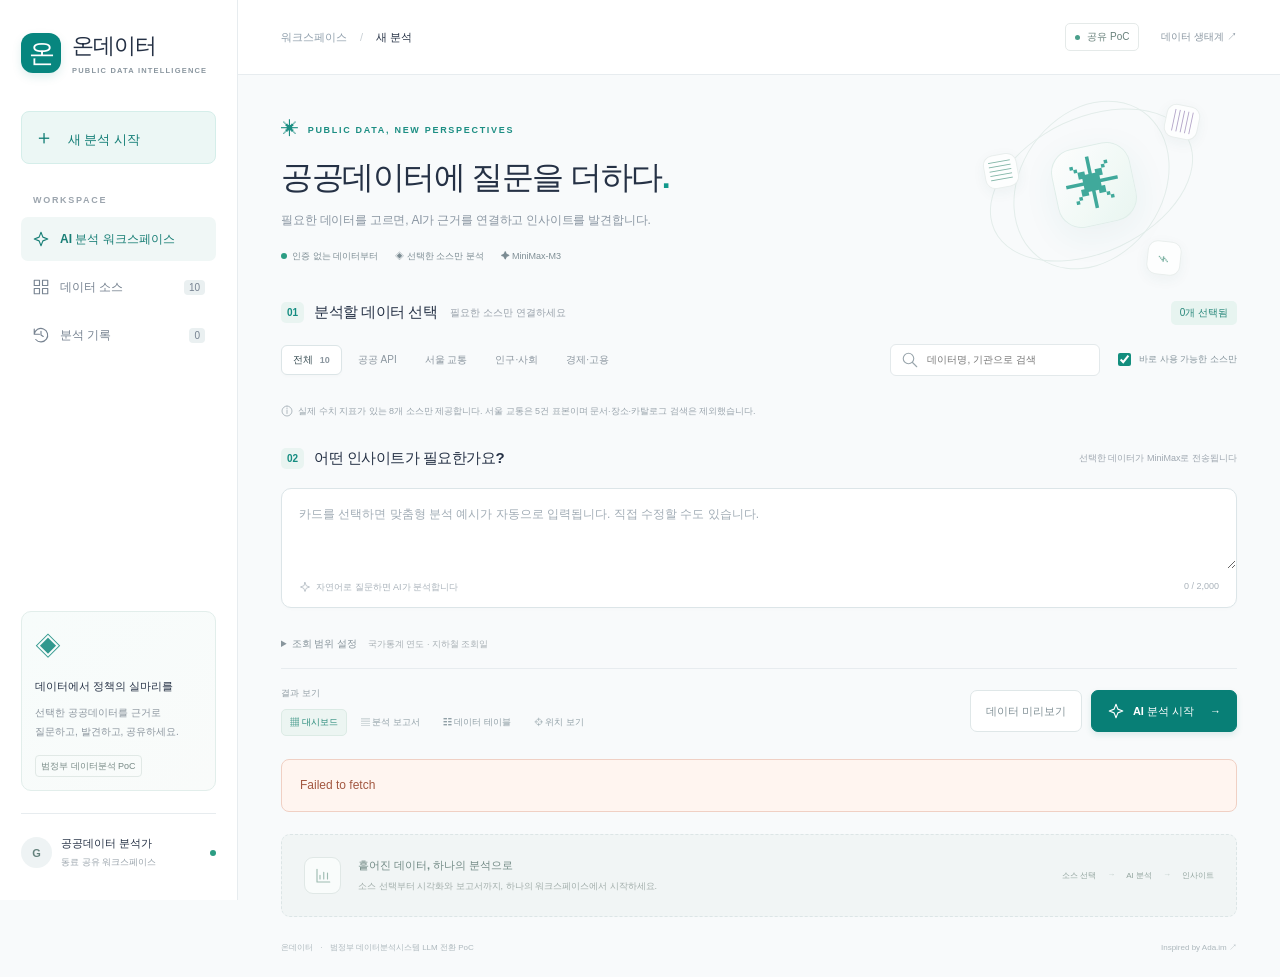
==== index.html @ 20f3ff1c "Deploy quantitative public data workspace" ====
<!doctype html>
<html lang="ko"><head><meta charset="utf-8"><meta name="viewport" content="width=device-width, initial-scale=1"><title>온데이터 · 공공데이터 AI 분석</title><link rel="stylesheet" href="./style.css"></head>
<body>
<aside class="sidebar">
 <a class="brand" href="./" aria-label="온데이터 홈"><span class="brand-symbol">온</span><span>온데이터<small>PUBLIC DATA INTELLIGENCE</small></span></a>
 <button class="new-analysis" id="new-analysis"><span>＋</span> 새 분석 시작</button>
 <div class="nav-label">WORKSPACE</div>
 <nav><button class="nav-item active" data-nav="workspace"><span data-icon="spark"></span> AI 분석 워크스페이스</button><button class="nav-item" data-nav="sources"><span data-icon="grid"></span> 데이터 소스 <span class="nav-count" id="source-total">10</span></button><button class="nav-item" data-nav="history"><span data-icon="history"></span> 분석 기록 <span class="nav-count" id="history-count">0</span></button></nav>
 <div class="sidebar-note"><span class="note-symbol">◈</span><strong>데이터에서 정책의 실마리를</strong><p>선택한 공공데이터를 근거로<br>질문하고, 발견하고, 공유하세요.</p><span class="poc-tag">범정부 데이터분석 PoC</span></div>
 <div class="sidebar-bottom"><span class="avatar">G</span><div>공공데이터 분석가<small>동료 공유 워크스페이스</small></div><span class="online-dot"></span></div>
</aside>
<main>
 <header class="topbar"><div><span class="breadcrumb">워크스페이스</span><span class="slash">/</span><strong id="page-title">새 분석</strong></div><div class="topbar-right"><span class="local-badge"><i></i> 공유 PoC</span><a href="https://hollobit.github.io/GAPI2/ecosystem.html" target="_blank" rel="noreferrer">데이터 생태계 ↗</a></div></header>
 <div class="workspace" id="workspace">
  <section class="hero"><div class="eyebrow"><span class="tiny-star">✳</span> PUBLIC DATA, NEW PERSPECTIVES</div><h1>공공데이터에 질문을 더하다<span>.</span></h1><p>필요한 데이터를 고르면, AI가 근거를 연결하고 인사이트를 발견합니다.</p><div class="hero-badges"><span><i class="green-dot"></i> 인증 없는 데이터부터</span><span>◈ 선택한 소스만 분석</span><span id="model-badge">✦ MiniMax-M3</span></div><div class="hero-art" aria-hidden="true"><div class="orbit orbit-one"></div><div class="orbit orbit-two"></div><div class="art-core">✳</div><span class="art-node node-a">▤</span><span class="art-node node-b">▥</span><span class="art-node node-c">⌁</span></div></section>
  <section id="sources-section"><div class="section-heading"><div><span class="step">01</span><h2>분석할 데이터 선택</h2><span class="subheading">필요한 소스만 연결하세요</span></div><span class="selection-count" id="selection-count">0개 선택됨</span></div>
   <div class="filters"><div class="filter-tabs" role="group" aria-label="소스 유형"><button class="filter active" data-filter="all">전체 <span id="filter-total">10</span></button><button class="filter" data-filter="API">공공 API</button><button class="filter" data-filter="교통">서울 교통</button><button class="filter" data-filter="인구·사회">인구·사회</button><button class="filter" data-filter="경제·고용">경제·고용</button></div><div class="search-wrap"><span data-icon="search"></span><input id="source-search" aria-label="데이터 소스 검색" placeholder="데이터명, 기관으로 검색"></div><label class="available-toggle"><input id="available-only" type="checkbox" checked> 바로 사용 가능한 소스만</label></div>
   <div class="source-grid" id="source-grid"></div>
   <p class="source-footnote"><span data-icon="info"></span> 실제 수치 지표가 있는 8개 소스만 제공합니다. 서울 교통은 5건 표본이며 문서·장소·카탈로그 검색은 제외했습니다.</p>
  </section>
  <section class="question-section"><div class="section-heading"><div><span class="step">02</span><h2>어떤 인사이트가 필요한가요?</h2></div><span class="private-note">선택한 데이터가 MiniMax로 전송됩니다</span></div>
   <div class="composer"><div class="selected-chips" id="selected-chips"></div><textarea id="prompt" maxlength="2000" aria-label="분석 질문" placeholder="카드를 선택하면 맞춤형 분석 예시가 자동으로 입력됩니다. 직접 수정할 수도 있습니다."></textarea><div class="composer-footer"><span class="composer-hint"><span data-icon="spark"></span> 자연어로 질문하면 AI가 분석합니다</span><span id="char-count">0 / 2,000</span></div></div>
   <div class="suggestions" id="suggestions" aria-live="polite"></div>
   <details class="query-options"><summary>조회 범위 설정 <span>국가통계 연도 · 지하철 조회일</span></summary><div class="query-fields"><label>통계 시작 연도<input id="start-year" type="number" min="1960" value="2015"></label><label>통계 종료 연도<input id="end-year" type="number" min="1960" value="2024"></label><label>지하철 조회일<input id="observation-date" type="date"></label></div><select id="region" hidden></select><input id="keyword" hidden><p>연도는 World Bank 통계에, 조회일은 지하철에 적용됩니다. 따릉이는 조회 시점의 현재값입니다. 범위를 바꾸면 예시도 갱신됩니다.</p></details>
   <div class="run-bar"><div><span class="output-label">결과 보기</span><div class="output-formats"><button class="format active" data-format="dashboard">▦ 대시보드</button><button class="format" data-format="report">▤ 분석 보고서</button><button class="format" data-format="table">☷ 데이터 테이블</button><button class="format" data-format="map">⌖ 위치 보기</button></div></div><div class="run-actions"><button class="button secondary" id="preview">데이터 미리보기</button><button class="button primary" id="analyze"><span data-icon="spark"></span> AI 분석 시작 <span>→</span></button></div></div>
  </section>
  <section id="progress" class="progress-panel" hidden aria-live="polite"><div class="progress-title"><span class="spinner"></span><strong id="progress-title">데이터를 연결하고 있습니다</strong><span id="elapsed"></span></div><div id="progress-log"></div></section>
  <div id="error" role="alert" hidden></div>
  <section id="results" hidden><div class="section-heading result-heading"><div><span class="step">03</span><h2>분석 결과</h2><span id="result-status"></span></div><div class="export-actions"><button id="export-json">JSON</button><button id="export-csv">CSV</button><button id="export-md">보고서 MD</button><button id="export-html">HTML</button><button id="print">인쇄 / PDF</button></div></div><div class="result-tabs"><button class="active" data-view="dashboard">대시보드</button><button data-view="report">분석 보고서</button><button data-view="table">데이터 테이블</button><button data-view="map">위치 보기</button><button data-view="evidence">출처 · 실행 기록</button></div><div id="result-content"></div></section>
  <section class="getting-started" id="getting-started"><div class="intro-icon" data-icon="chart"></div><div><h3>흩어진 데이터, 하나의 분석으로</h3><p>소스 선택부터 시각화와 보고서까지, 하나의 워크스페이스에서 시작하세요.</p></div><div class="mini-flow"><span>소스 선택</span><b>→</b><span>AI 분석</span><b>→</b><span>인사이트</span></div></section>
  <footer>온데이터 <span>·</span> 범정부 데이터분석시스템 LLM 전환 PoC <a href="https://ada.im/" target="_blank" rel="noreferrer">Inspired by Ada.im ↗</a></footer>
 </div>
 <section class="workspace" id="history-panel" hidden><div class="section-heading"><h2>분석 기록</h2><button class="button secondary" id="clear-history">기록 지우기</button></div><p class="muted">이 브라우저에 최근 10개 분석을 저장합니다. 데이터 소스를 바꾸면 새 분석으로 시작합니다.</p><div id="history-list"></div></section>
</main>
<dialog id="source-dialog"><div id="source-detail"></div><form method="dialog"><button class="button primary">확인</button></form></dialog>
<script type="module" src="./app.js"></script>
</body></html>
---- style.css ----
@import url('data:text/css,');
:root{font-family:Inter,Pretendard,"Noto Sans KR","Malgun Gothic",sans-serif;color:#253145;background:#f8fafb;font-synthesis:none;--teal:#087f79;--muted:#82909e;--line:#e7ecef;--green:#07867f}*{box-sizing:border-box}body{margin:0}button,input,textarea,select{font:inherit}button,a,input,textarea,summary,select{-webkit-tap-highlight-color:transparent}button{cursor:pointer}button{color:inherit}button:disabled{cursor:not-allowed;opacity:.5}button:focus-visible,a:focus-visible,summary:focus-visible{outline:3px solid #48b7af;outline-offset:3px}input:focus,textarea:focus,select:focus{outline:2px solid #8bccc6;outline-offset:1px}a{color:inherit;text-decoration:none}[hidden]{display:none!important}.sidebar{position:fixed;inset:0 auto 0 0;width:238px;background:#fff;border-right:1px solid var(--line);padding:31px 21px;display:flex;flex-direction:column;z-index:5}.brand{display:flex;gap:11px;align-items:center;font-size:22px;font-weight:800;letter-spacing:-1px}.brand-symbol{width:40px;height:40px;display:grid;place-items:center;background:#07867f;color:#fff;border-radius:12px;font-size:26px;font-weight:500;box-shadow:0 4px 10px #087f7920}.brand small{display:block;font-size:7.5px;letter-spacing:1.2px;color:#8a969f;margin-top:5px}.new-analysis{margin:36px 0 31px;background:#ecf7f5;border:1px solid #d5eeea;color:#117d75;border-radius:8px;padding:12px;font-size:13px;font-weight:700;text-align:left}.new-analysis span{font-size:20px;margin-right:10px}.nav-label{font-size:9px;font-weight:700;letter-spacing:1.7px;color:#9ca5ae;padding:0 12px;margin-bottom:12px}.nav-item{display:flex;align-items:center;gap:10px;border:0;background:none;width:100%;padding:13px 11px;font-size:12px;color:#778391;border-radius:7px;margin-bottom:4px;text-align:left;white-space:nowrap}.nav-item.active{background:#f0f7f6;color:#177e75;font-weight:700}.nav-count{margin-left:auto;font-size:10px;background:#eaf0f1;border-radius:4px;padding:2px 5px}.sidebar-note{margin-top:auto;border:1px solid #e2eeeb;border-radius:10px;padding:17px 13px;background:linear-gradient(140deg,#f7fcfb,#f9fbfa)}.note-symbol{display:block;color:#31988e;font-size:26px;margin-bottom:12px}.sidebar-note strong{font-size:11px}.sidebar-note p{color:#8b959e;font-size:10px;line-height:1.9;margin:9px 0 14px}.poc-tag{font-size:9px;color:#788a86;border:1px solid #e1e9e6;border-radius:4px;padding:5px}.sidebar-bottom{display:flex;align-items:center;gap:9px;border-top:1px solid var(--line);padding-top:22px;margin-top:22px;font-size:11px}.avatar{background:#eef3f4;color:#65827d;border-radius:50%;height:31px;width:31px;display:grid;place-items:center;font-weight:700}.sidebar-bottom small{display:block;font-size:9px;color:#99a3ab;margin-top:5px}.online-dot,.green-dot{height:6px;width:6px;border-radius:50%;background:#2b9d83;display:inline-block}.online-dot{margin-left:auto}main{margin-left:238px}.topbar{height:75px;display:flex;justify-content:space-between;align-items:center;padding:0 43px;border-bottom:1px solid var(--line);background:#fff;font-size:11px}.breadcrumb{color:#91a0ad}.slash{color:#c8cfd4;margin:0 13px}.topbar strong{font-weight:500}.topbar-right{display:flex;gap:22px;align-items:center;font-size:10px;color:#87949f}.local-badge{padding:6px 9px;border:1px solid #e5eae9;border-radius:5px;color:#68817b}.local-badge i{display:inline-block;width:5px;height:5px;background:#4a9f8b;border-radius:50%;margin-right:4px}.workspace{max-width:1420px;margin:auto;padding:0 43px}.hero{position:relative;padding:44px 0 38px;overflow:hidden}.eyebrow{font-size:9px;letter-spacing:1.7px;color:#1c8e83;font-weight:700;display:flex;align-items:center;gap:7px}.tiny-star{font-size:18px}h1{font-size:32px;font-weight:750;letter-spacing:-1.5px;margin:15px 0 11px;line-height:1.4}h1>span{color:#12998c}.hero p{font-size:12px;color:#8a96a2;letter-spacing:-.2px}.hero-badges{display:flex;gap:17px;font-size:9px;color:#7c8c93;margin-top:21px}.hero-badges span{display:flex;gap:5px;align-items:center}.hero-art{position:absolute;right:38px;top:20px;width:215px;height:180px;opacity:.85;pointer-events:none}.orbit{position:absolute;border:1px solid #e0ebe8;border-radius:50%;transform:rotate(-25deg)}.orbit-one{inset:22px 0}.orbit-two{inset:0 36px;transform:rotate(35deg)}.art-core{position:absolute;left:70px;top:50px;width:80px;height:80px;display:grid;place-items:center;font-size:56px;color:#219c8b;border:1px solid #dcece7;border-radius:24px;transform:rotate(-12deg);background:linear-gradient(135deg,#fff,#e6f5ef);box-shadow:0 10px 35px #22847d12}.art-node{position:absolute;background:white;box-shadow:0 4px 14px #19635c0e;border:1px solid #e7edeb;border-radius:10px;width:34px;height:34px;display:grid;place-items:center;font-size:22px;color:#6eaa99}.node-a{left:0;top:59px;transform:rotate(-10deg)}.node-b{right:0;top:10px;transform:rotate(12deg);color:#a797c0}.node-c{bottom:0;right:18px;transform:rotate(6deg)}.section-heading{display:flex;align-items:center;justify-content:space-between;margin-bottom:19px;gap:10px}.section-heading>div:first-child{display:flex;gap:10px;align-items:center}.step{font-size:10px;font-weight:700;color:#148c81;background:#e9f4f1;border-radius:5px;padding:5px 6px}h2{font-size:15px;letter-spacing:-.5px;margin:0;font-weight:700}.subheading{font-size:10px;color:#98a1aa;margin-left:3px}.selection-count{background:#e7f4f0;color:#27877a;padding:5px 9px;border-radius:5px;font-size:10px}.filters{display:flex;align-items:center;gap:14px;margin-bottom:17px}.filter-tabs{display:flex;gap:4px}.filter{border:1px solid transparent;background:none;padding:7px 11px;border-radius:6px;font-size:10px;color:#8b969f}.filter.active{background:#fff;border-color:#dce5e7;color:#374c52;font-weight:600;box-shadow:0 2px 3px #21354104}.filter span{font-size:9px;color:#8b969f;margin-left:4px}.search-wrap{margin-left:auto;display:flex;align-items:center;border:1px solid #e3e9eb;border-radius:6px;background:white;padding:0 10px;width:210px;color:#9aa6ad;height:32px}.search-wrap input{border:0;background:transparent;width:100%;padding:8px;font-size:10px;outline:none}.available-toggle{font-size:9px;color:#85949c;display:flex;align-items:center;gap:5px;white-space:nowrap}input[type=checkbox]{accent-color:#138e7e}.source-grid{display:grid;grid-template-columns:repeat(3,minmax(0,1fr));gap:13px}.source-card{border:1px solid #e3e9ec;background:#fff;border-radius:10px;padding:18px;transition:all .18s;position:relative;min-height:183px;display:flex;flex-direction:column}.source-card:hover{border-color:#add5cd;box-shadow:0 5px 18px #215b5008;transform:translateY(-1px)}.source-card.selected{border:1.5px solid #289f8e;padding:17.5px;background:#fcfffe;box-shadow:0 0 0 2px #168b7b08}.source-card.disabled{background:#f5f7f8}.card-top{display:flex;justify-content:space-between;align-items:center;margin-bottom:12px}.source-icon{width:34px;height:34px;border-radius:9px;display:grid;place-items:center}.source-icon.blue{background:#edf3ff;color:#5c89c6}.source-icon.violet{background:#f1edfb;color:#9272c2}.source-icon.green{background:#eaf5ea;color:#71a268}.source-icon.teal{background:#e5f4f0;color:#349a8c}.source-icon.orange{background:#fdf0e5;color:#d19761}.source-icon.rose{background:#fcecef;color:#c97c97}.source-icon.yellow{background:#faf3d9;color:#b9a055}.card-toggle{position:absolute;inset:0;opacity:0;cursor:pointer;z-index:1;width:100%;height:100%;margin:0}.card-toggle:focus-visible{opacity:1;appearance:none;outline:3px solid #138e7e;background:transparent}.card-check{width:16px;height:16px;border:1px solid #dbe2e4;border-radius:50%;display:grid;place-items:center;color:transparent;font-size:10px}.selected .card-check{background:#169482;border-color:#169482;color:#fff}.card-name{font-size:12px;margin:0 0 5px;font-weight:700;letter-spacing:-.3px}.provider{font-size:9px;color:#98a1aa;margin:0 0 9px}.card-description{font-size:10px;line-height:1.8;color:#829099;margin:0 0 14px;max-width:95%;flex:1}.card-bottom{display:flex;align-items:center;gap:6px;font-size:8px;color:#849991}.type-badge{font-size:8px;font-weight:700;border:1px solid #e0e8e7;padding:3px 5px;border-radius:4px;color:#748a83}.type-badge.mcp{color:#8d7aac;background:#f6f2fc;border-color:#ebe3f5}.detail-button{z-index:2;position:relative;border:0;background:none;color:#94a2a7;margin-left:auto;padding:2px 0 2px 8px;font-size:10px}.source-footnote{display:flex;align-items:center;gap:5px;font-size:9px;color:#99a4ac;margin:12px 0 30px}.source-footnote svg{width:12px;height:12px}.question-section{margin-top:5px}.private-note{font-size:9px;color:#9da6af}.composer{border:1px solid #dce5e8;background:#fff;border-radius:10px;overflow:hidden;box-shadow:0 2px 3px #253b3803}.selected-chips{display:flex;gap:6px;flex-wrap:wrap;padding:14px 16px 0}.selected-chips:empty{display:none}.source-chip{border:1px solid #dcece8;color:#408d7f;background:#f0f9f5;border-radius:5px;padding:4px 7px;font-size:9px;display:flex;gap:7px;align-items:center}.source-chip button{border:0;background:none;color:#7cac9e;padding:0}.composer textarea{padding:15px 17px 8px;border:0;resize:vertical;min-height:80px;width:100%;font-size:12px;line-height:1.8;background:none;outline:none}.composer textarea::placeholder{color:#a2adb6}.composer-footer{display:flex;justify-content:space-between;padding:8px 17px 13px;font-size:9px;color:#aab3bb}.composer-hint{display:flex;align-items:center;gap:5px}.composer-hint svg{width:12px;height:12px}.suggestions{display:flex;align-items:center;gap:7px;margin:12px 0;font-size:9px;color:#9ca6ad}.suggestions>span{margin-right:3px}.suggestions button{border:1px solid #e3e9eb;border-radius:5px;background:#fff;color:#788990;padding:6px 9px;font-size:9px}.query-options{font-size:10px;color:#88959c;margin:17px 0}.query-options summary{cursor:pointer}.query-options summary span{margin-left:8px;color:#a9b1b6;font-size:9px}.query-fields{display:grid;grid-template-columns:repeat(4,1fr);gap:12px;margin-top:14px}.query-fields label{display:grid;gap:7px;font-size:10px}.query-fields input,.query-fields select{border:1px solid #dfe7e7;background:white;border-radius:5px;padding:8px;width:100%;font-size:11px}.query-options p{font-size:9px}.run-bar{display:flex;justify-content:space-between;align-items:center;border-top:1px solid var(--line);padding:18px 0 23px;gap:10px}.output-label{font-size:9px;color:#929ea5;display:block;margin-bottom:9px}.output-formats{display:flex;gap:5px}.format{font-size:9px;padding:6px 8px;background:none;border:1px solid transparent;border-radius:5px;color:#91a0a7}.format.active{background:#ecf5f2;color:#258978;border-color:#dcebe5}.run-actions{display:flex;gap:9px}.button{border:1px solid #dfe7e8;border-radius:7px;padding:11px 15px;font-size:11px;display:inline-flex;align-items:center;gap:8px;font-weight:600}.button.secondary{background:#fff;color:#829197}.button.primary{background:#087f76;border-color:#087f76;color:#fff;box-shadow:0 3px 6px #087f7620}.button.primary:hover{background:#096d66}.button.primary>span:last-child{margin-left:8px}.getting-started{display:flex;align-items:center;gap:17px;background:#f1f5f5;border:1px dashed #dce5e6;border-radius:9px;padding:22px;margin:6px 0 25px}.intro-icon{width:37px;height:37px;border:1px solid #e0e8e6;display:grid;place-items:center;background:#f9fcfb;color:#9ebbb1;border-radius:9px}.getting-started h3{font-size:11px;margin:0 0 7px;font-weight:600;color:#728a85}.getting-started p{font-size:9px;color:#a1adaa;margin:0}.mini-flow{margin-left:auto;display:flex;gap:11px;font-size:8px;color:#93a59f}.mini-flow b{color:#c0cdca}footer{font-size:8px;color:#adb8bd;padding:0 0 24px}footer span{margin:0 5px}footer a{float:right}svg{width:18px;height:18px;display:block}.progress-panel{border:1px solid #cfe7df;border-radius:9px;padding:18px;background:#f0f9f5;margin-bottom:20px}.progress-title{display:flex;gap:10px;align-items:center;font-size:12px;color:#287a66}.progress-title #elapsed{margin-left:auto;color:#7f9d93;font-size:10px}#progress-log{display:flex;flex-direction:column;gap:7px;font-size:10px;color:#7c9289;margin:13px 0 0 24px}.spinner{height:14px;width:14px;border-radius:50%;border:2px solid #bddfd2;border-top-color:#168d76;animation:spin 1s linear infinite}@keyframes spin{to{transform:rotate(360deg)}}#error{padding:15px 18px;border:1px solid #f0d0c4;color:#a35841;background:#fff5f0;border-radius:8px;font-size:12px;line-height:1.8;margin-bottom:22px}.export-actions{display:flex;gap:5px}.export-actions button{background:white;border:1px solid #dfe6e7;padding:7px 9px;border-radius:5px;font-size:9px;color:#6f8781}.result-tabs{display:flex;gap:23px;border-bottom:1px solid var(--line);margin-bottom:20px}.result-tabs button{padding:12px 0;background:none;border:0;border-bottom:2px solid transparent;font-size:11px;color:#8a99a2}.result-tabs button.active{color:#168c7b;border-color:#168c7b;font-weight:700}.result-summary{padding:24px;border-radius:10px;background:linear-gradient(120deg,#eaf5ef,#f1f8f5);border:1px solid #deede5;margin-bottom:18px}.result-summary .eyebrow{font-size:8px}.result-summary h3{font-size:20px;letter-spacing:-.5px;line-height:1.6;margin:10px 0}.result-summary p{font-size:12px;line-height:1.9;color:#60796f}.metric-grid{display:grid;grid-template-columns:repeat(3,1fr);gap:13px;margin-bottom:18px}.metric{border:1px solid var(--line);background:white;border-radius:9px;padding:19px}.metric span{display:block;font-size:10px;color:#8fa09a}.metric strong{display:block;font-size:25px;margin-top:10px;color:#2f6256}.metric small{display:block;color:#9aa9a4;font-size:9px;margin-top:8px}.chart-grid{display:grid;grid-template-columns:repeat(2,minmax(0,1fr));gap:15px}.panel{border:1px solid var(--line);border-radius:9px;background:#fff;padding:20px;margin-bottom:16px;overflow:hidden}.panel h3{font-size:13px;margin:0 0 10px}.panel p,.panel li{font-size:11px;line-height:1.9;color:#7f8f98}.panel .scope{font-size:9px;color:#a0aca9;border-top:1px solid var(--line);padding-top:10px}.chart{width:100%;height:auto;min-height:180px;max-height:260px}.chart text{font-family:inherit;font-size:10px;fill:#81968f}.bar-row{display:grid;grid-template-columns:85px 1fr 25px;align-items:center;gap:10px;margin:17px 0;font-size:10px;color:#7d9189}.bar-track{height:10px;background:#f0f5f3;border-radius:4px;overflow:hidden}.bar-fill{height:100%;background:#69af9d;border-radius:4px}.evidence-tag{font-size:9px;display:inline-block;color:#448e7c;background:#f0f7f2;border-radius:4px;padding:4px 7px;margin:3px 4px 0 0}.table-wrap{overflow:auto;max-height:500px}table{width:100%;border-collapse:collapse;font-size:10px;white-space:nowrap}th{text-align:left;padding:10px 12px;color:#759086;background:#f1f6f4;font-weight:600;position:sticky;top:0}td{padding:11px 12px;border-bottom:1px solid #edf1ef;color:#7c8e88;max-width:430px;overflow:hidden;text-overflow:ellipsis}td a{color:#168b78;text-decoration:underline}.table-tools{display:flex;gap:10px;justify-content:space-between;margin-bottom:12px}.table-tools input{padding:7px 10px;border:1px solid #e1e8e5;border-radius:5px;font-size:10px}.muted{color:#8e9e98;font-size:11px;line-height:1.8}.empty-state{padding:35px;text-align:center;background:#f3f7f5;border:1px dashed #d9e6df;border-radius:8px;color:#93a79c;font-size:12px}.history-item{display:flex;align-items:center;justify-content:space-between;background:#fff;border:1px solid var(--line);border-radius:8px;padding:20px;margin:14px 0;gap:15px}.history-item h3{font-size:13px;margin:0 0 8px}.history-item small{font-size:10px;color:#94a39c}.history-item button{white-space:nowrap}.map-plot{width:100%;height:350px;background:linear-gradient(30deg,#f3f8f3,#e9f2ef);border:1px solid #e0eae3;border-radius:9px}.map-plot text{font-size:10px;fill:#597d6f}.map-plot circle{fill:#148e78;stroke:white;stroke-width:2}.map-legend{display:flex;flex-wrap:wrap;gap:12px;font-size:10px;line-height:1.8;color:#6b8d7b;margin:13px 0}dialog{max-width:530px;border:1px solid #e1ebe5;border-radius:14px;padding:28px;box-shadow:0 25px 100px #234c3920}dialog::backdrop{background:#163c3050;backdrop-filter:blur(3px)}dialog h2{margin:16px 0}dialog p{font-size:12px;color:#819186;line-height:1.9}dialog a{font-size:11px;color:#218b73;text-decoration:underline}dialog form{margin-top:24px;text-align:right}#result-status{font-size:9px;color:#809a8e}.report-block{white-space:pre-line}.source-link{overflow-wrap:anywhere;font-size:10px;color:#298f7d;text-decoration:underline}.chart-mode{float:right;font-size:9px;border:1px solid #dfe8e3;background:white;border-radius:4px;color:#79938a;padding:4px}.row-count{font-size:10px;color:#91a398}.report-title{font-size:25px;color:#315e4f}.export-report{padding:25px}
@media(min-width:1550px){.workspace{padding:0 60px}.source-card{min-height:195px}.hero{padding-top:50px;padding-bottom:46px}h1{font-size:37px}.card-name{font-size:14px}.card-description{font-size:11px}.provider{font-size:10px}.sidebar{width:253px}main{margin-left:253px}}
@media(max-width:1180px){.sidebar{width:205px;padding:27px 15px}main{margin-left:205px}.workspace{padding:0 27px}.topbar{padding:0 27px}.hero-art{right:0;opacity:.4}.hero p{max-width:75%}.filters{gap:8px}.search-wrap{width:170px}.source-card{padding:15px}.source-card.selected{padding:14.5px}.subheading{display:none}.run-bar{flex-wrap:wrap}.mini-flow{display:none}.source-grid{gap:10px}}
@media(max-width:850px){.sidebar{width:70px;padding:20px 12px}.brand>span:last-child,.new-analysis,.nav-label,.sidebar-note,.sidebar-bottom,.nav-item{display:none}.brand-symbol{width:40px;height:40px}.sidebar nav{margin-top:30px}main{margin-left:70px}.source-grid{grid-template-columns:repeat(2,minmax(0,1fr))}.hero-art{display:none}.hero p{max-width:none}.available-toggle{margin-left:auto}.filters{flex-wrap:wrap}.search-wrap{margin-left:auto}.private-note{display:none}.hero{padding:32px 0}.topbar-right>a{display:none}.section-heading{flex-wrap:wrap}.result-heading>div{flex-wrap:wrap}.chart-grid{grid-template-columns:1fr}.query-fields{grid-template-columns:repeat(2,1fr)}.result-tabs{gap:15px}.run-actions{margin-left:auto}h1{font-size:28px}}
@media(max-width:560px){.sidebar{display:none}main{margin-left:0}.workspace{padding:0 18px}.topbar{height:58px;padding:0 18px}.source-grid{grid-template-columns:1fr}.hero{padding-top:26px}h1{font-size:25px}.hero p{font-size:11px;line-height:1.8}.hero-badges{gap:10px;font-size:8px}.search-wrap{width:100%;order:3}.source-card{min-height:168px}.run-bar{display:block}.run-actions{margin-top:15px}.run-actions .button{flex:1;justify-content:center}.suggestions{flex-wrap:wrap}.suggestions>span{width:100%;margin-bottom:3px}.metric-grid{grid-template-columns:1fr}.metric{padding:15px}.metric strong{font-size:22px}.result-tabs{gap:13px;overflow:auto;white-space:nowrap}.result-tabs button{font-size:10px}.export-actions{flex-wrap:wrap}footer a{float:none;display:block;margin-top:10px}.private-note{display:none}.getting-started{padding:15px}.getting-started p{line-height:1.8}}
@media print{.sidebar,.topbar,.hero,#sources-section,.question-section,#progress,#error,.getting-started,footer,.result-heading,.result-tabs{display:none!important}main{margin:0}.workspace{padding:0;max-width:none}#results{display:block!important}.panel,.result-summary,.metric{break-inside:avoid}.chart-grid{display:block}.table-wrap{max-height:none;overflow:visible}table{white-space:normal}.export-actions,.chart-mode,.table-tools{display:none}body{background:white}.panel{border-color:#ddd}.source-link{color:#222}}
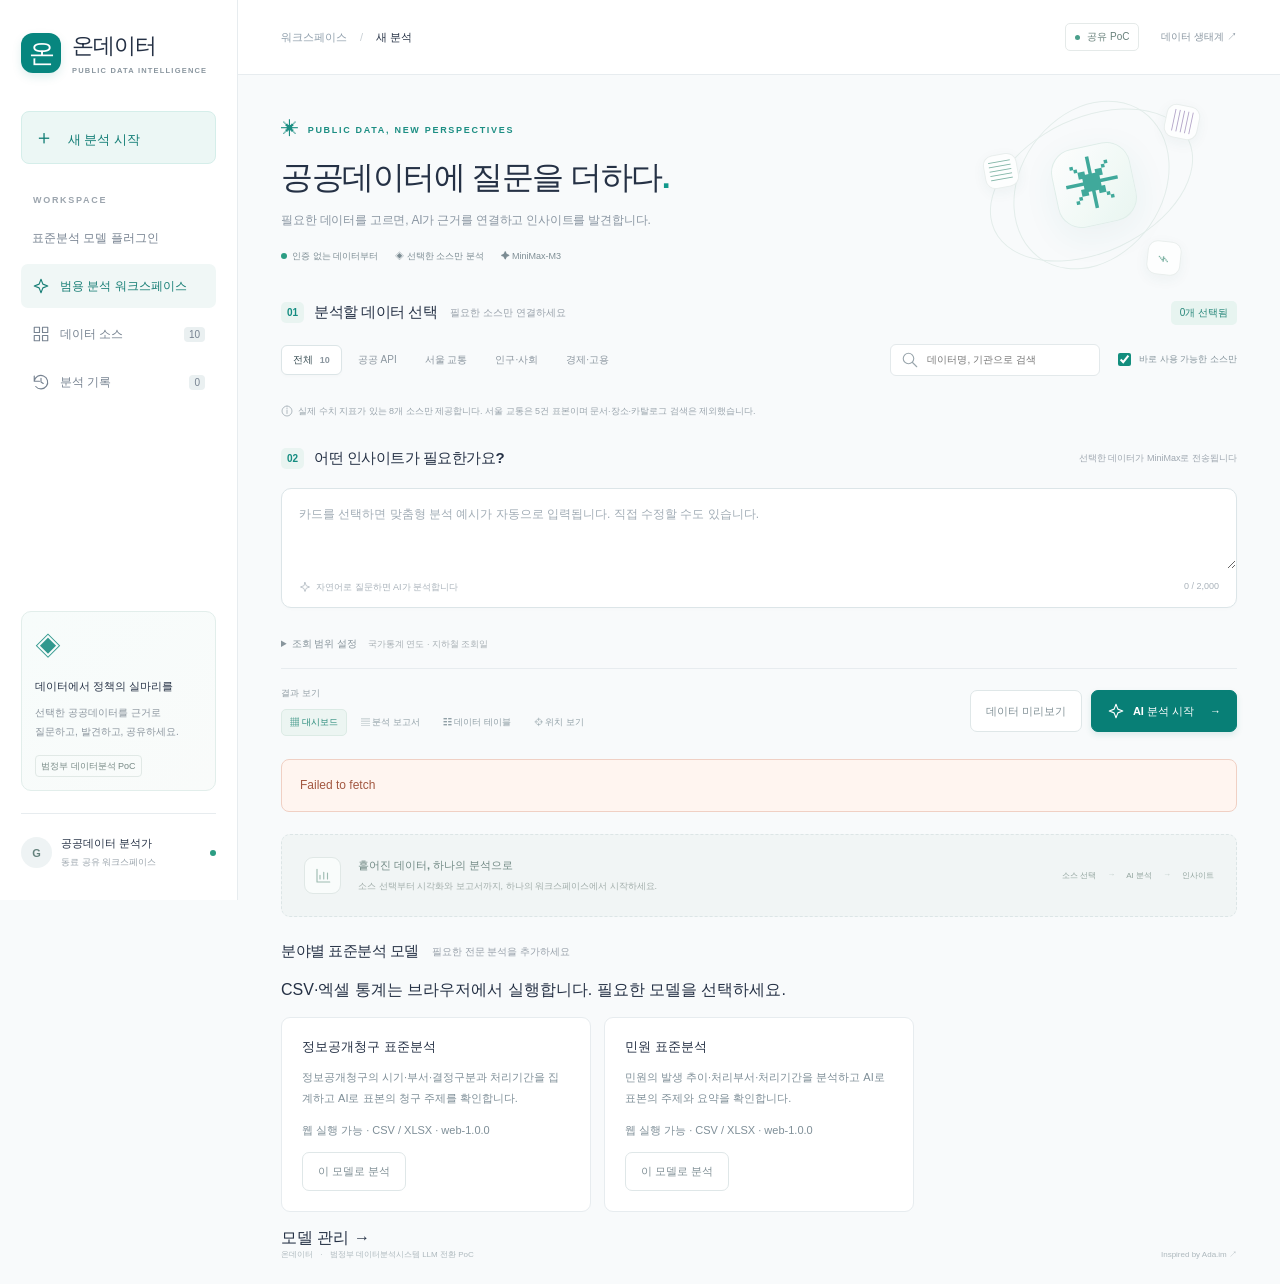
==== commit 1838390a: "Deploy browser standard analysis model cards" ====
--- a/index.html
+++ b/index.html
@@ -5,7 +5,7 @@
  <a class="brand" href="./" aria-label="온데이터 홈"><span class="brand-symbol">온</span><span>온데이터<small>PUBLIC DATA INTELLIGENCE</small></span></a>
  <button class="new-analysis" id="new-analysis"><span>＋</span> 새 분석 시작</button>
  <div class="nav-label">WORKSPACE</div>
- <nav><button class="nav-item active" data-nav="workspace"><span data-icon="spark"></span> AI 분석 워크스페이스</button><button class="nav-item" data-nav="sources"><span data-icon="grid"></span> 데이터 소스 <span class="nav-count" id="source-total">10</span></button><button class="nav-item" data-nav="history"><span data-icon="history"></span> 분석 기록 <span class="nav-count" id="history-count">0</span></button></nav>
+ <nav><a class="nav-item" id="local-llm-nav" href="/llm" hidden>로컬 LLM · 모델 선택</a><a class="nav-item" id="web-models-nav" href="./standard-models.html">표준분석 모델 플러그인</a><button class="nav-item active" data-nav="workspace"><span data-icon="spark"></span> 범용 분석 워크스페이스</button><button class="nav-item" data-nav="sources"><span data-icon="grid"></span> 데이터 소스 <span class="nav-count" id="source-total">10</span></button><button class="nav-item" data-nav="history"><span data-icon="history"></span> 분석 기록 <span class="nav-count" id="history-count">0</span></button></nav>
  <div class="sidebar-note"><span class="note-symbol">◈</span><strong>데이터에서 정책의 실마리를</strong><p>선택한 공공데이터를 근거로<br>질문하고, 발견하고, 공유하세요.</p><span class="poc-tag">범정부 데이터분석 PoC</span></div>
  <div class="sidebar-bottom"><span class="avatar">G</span><div>공공데이터 분석가<small>동료 공유 워크스페이스</small></div><span class="online-dot"></span></div>
 </aside>
@@ -28,10 +28,11 @@
   <div id="error" role="alert" hidden></div>
   <section id="results" hidden><div class="section-heading result-heading"><div><span class="step">03</span><h2>분석 결과</h2><span id="result-status"></span></div><div class="export-actions"><button id="export-json">JSON</button><button id="export-csv">CSV</button><button id="export-md">보고서 MD</button><button id="export-html">HTML</button><button id="print">인쇄 / PDF</button></div></div><div class="result-tabs"><button class="active" data-view="dashboard">대시보드</button><button data-view="report">분석 보고서</button><button data-view="table">데이터 테이블</button><button data-view="map">위치 보기</button><button data-view="evidence">출처 · 실행 기록</button></div><div id="result-content"></div></section>
   <section class="getting-started" id="getting-started"><div class="intro-icon" data-icon="chart"></div><div><h3>흩어진 데이터, 하나의 분석으로</h3><p>소스 선택부터 시각화와 보고서까지, 하나의 워크스페이스에서 시작하세요.</p></div><div class="mini-flow"><span>소스 선택</span><b>→</b><span>AI 분석</span><b>→</b><span>인사이트</span></div></section>
+<section id="standard-models" hidden><div class="section-heading"><div><h2>분야별 표준분석 모델</h2><span class="subheading">필요한 전문 분석을 추가하세요</span></div><button class="button secondary" id="standard-model-refresh">다시 탐색</button></div><p id="standard-model-status" aria-live="polite">실행 폴더의 모델을 확인하고 있습니다.</p><div id="standard-model-cards" class="source-grid"></div><a href="/models">모델 관리 →</a></section>
   <footer>온데이터 <span>·</span> 범정부 데이터분석시스템 LLM 전환 PoC <a href="https://ada.im/" target="_blank" rel="noreferrer">Inspired by Ada.im ↗</a></footer>
  </div>
  <section class="workspace" id="history-panel" hidden><div class="section-heading"><h2>분석 기록</h2><button class="button secondary" id="clear-history">기록 지우기</button></div><p class="muted">이 브라우저에 최근 10개 분석을 저장합니다. 데이터 소스를 바꾸면 새 분석으로 시작합니다.</p><div id="history-list"></div></section>
 </main>
 <dialog id="source-dialog"><div id="source-detail"></div><form method="dialog"><button class="button primary">확인</button></form></dialog>
-<script type="module" src="./app.js"></script>
+<script type="module" src="./app.js"></script><script type="module" src="./web-standard-cards.js"></script>
 </body></html>
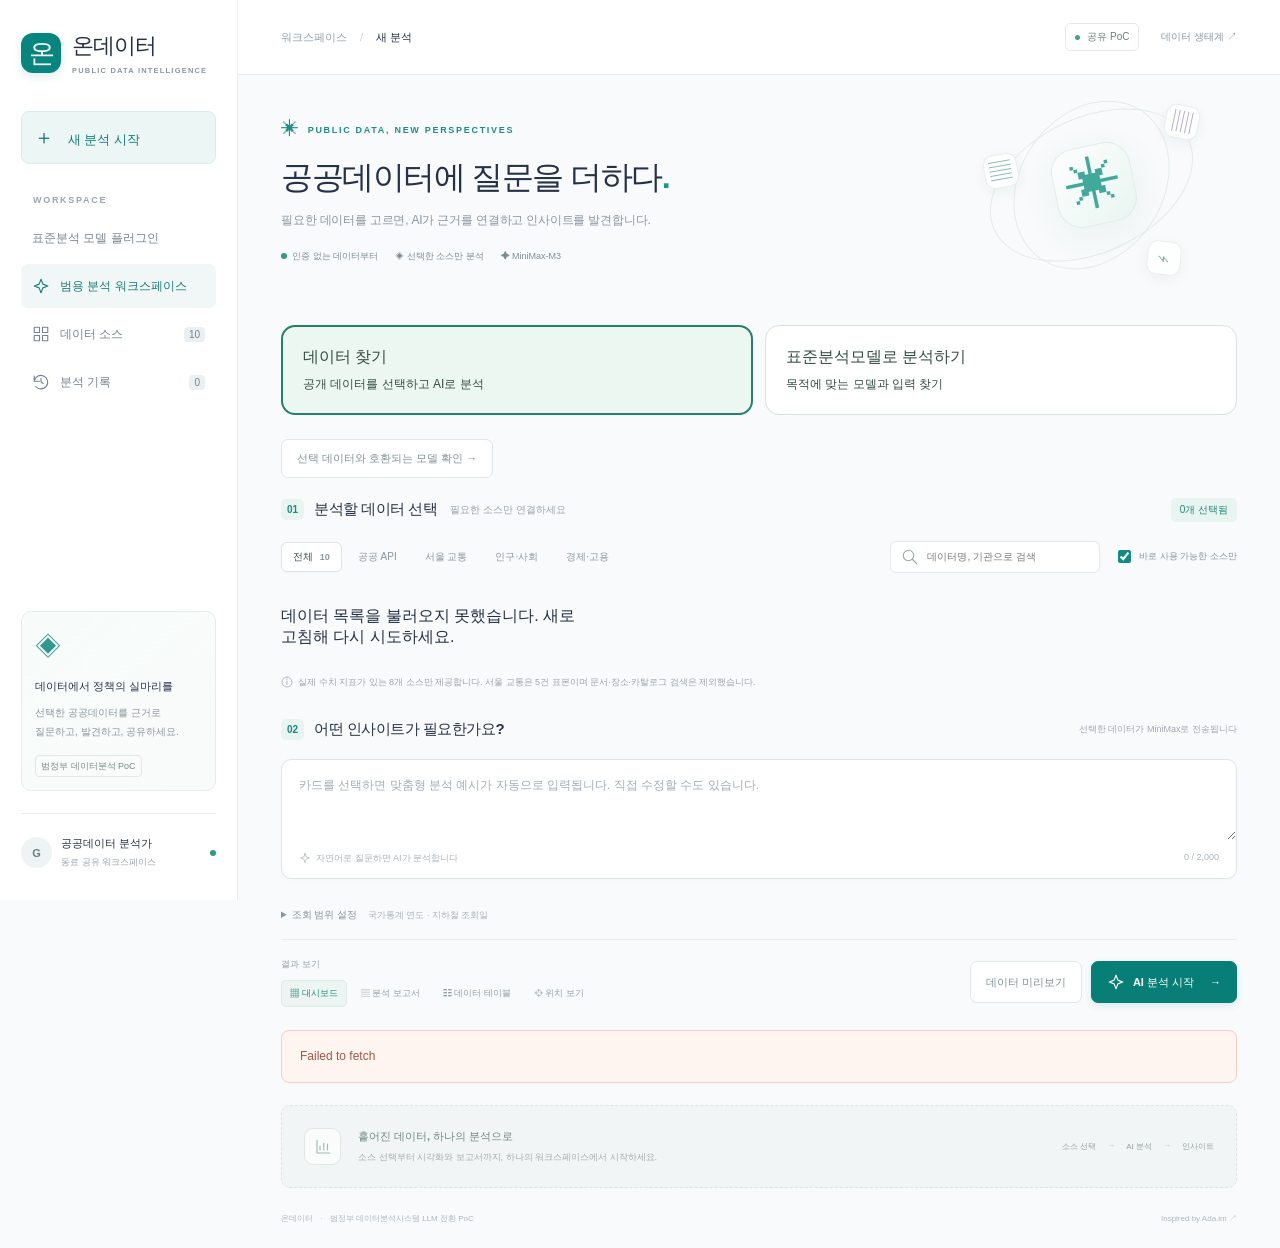
==== commit c7ba15d2: "Deploy browser standard analysis model cards" ====
--- a/index.html
+++ b/index.html
@@ -1,5 +1,5 @@
 <!doctype html>
-<html lang="ko"><head><meta charset="utf-8"><meta name="viewport" content="width=device-width, initial-scale=1"><title>온데이터 · 공공데이터 AI 분석</title><link rel="stylesheet" href="./style.css"></head>
+<html lang="ko"><head><meta charset="utf-8"><meta name="viewport" content="width=device-width, initial-scale=1"><title>온데이터 · 공공데이터 AI 분석</title><link rel="stylesheet" href="./style.css"><link rel="stylesheet" href="./home-explorer.css"></head>
 <body>
 <aside class="sidebar">
  <a class="brand" href="./" aria-label="온데이터 홈"><span class="brand-symbol">온</span><span>온데이터<small>PUBLIC DATA INTELLIGENCE</small></span></a>
@@ -13,9 +13,20 @@
  <header class="topbar"><div><span class="breadcrumb">워크스페이스</span><span class="slash">/</span><strong id="page-title">새 분석</strong></div><div class="topbar-right"><span class="local-badge"><i></i> 공유 PoC</span><a href="https://hollobit.github.io/GAPI2/ecosystem.html" target="_blank" rel="noreferrer">데이터 생태계 ↗</a></div></header>
  <div class="workspace" id="workspace">
   <section class="hero"><div class="eyebrow"><span class="tiny-star">✳</span> PUBLIC DATA, NEW PERSPECTIVES</div><h1>공공데이터에 질문을 더하다<span>.</span></h1><p>필요한 데이터를 고르면, AI가 근거를 연결하고 인사이트를 발견합니다.</p><div class="hero-badges"><span><i class="green-dot"></i> 인증 없는 데이터부터</span><span>◈ 선택한 소스만 분석</span><span id="model-badge">✦ MiniMax-M3</span></div><div class="hero-art" aria-hidden="true"><div class="orbit orbit-one"></div><div class="orbit orbit-two"></div><div class="art-core">✳</div><span class="art-node node-a">▤</span><span class="art-node node-b">▥</span><span class="art-node node-c">⌁</span></div></section>
+  <div id="home-tabs" class="home-tabs" role="tablist" aria-label="탐색 방식">
+   <button id="home-tab-data" role="tab" aria-selected="true" aria-controls="home-panel-data">데이터 찾기<small>공개 데이터를 선택하고 AI로 분석</small></button>
+   <button id="home-tab-models" role="tab" aria-selected="false" aria-controls="home-panel-models" tabindex="-1">표준분석모델로 분석하기<small>목적에 맞는 모델과 입력 찾기</small></button>
+  </div>
+  <section id="home-panel-models" role="tabpanel" aria-labelledby="home-tab-models" hidden>
+   <div class="section-heading"><h2>표준분석모델 찾기</h2><input id="model-search" type="search" aria-label="표준분석모델 검색" placeholder="분석 목적, 모델, 필수 컬럼 검색"></div>
+   <p id="model-selection-summary" aria-live="polite"></p><div id="home-model-cards" class="source-grid"></div>
+  </section>
+  <div id="home-panel-data" role="tabpanel" aria-labelledby="home-tab-data">
+  <div id="model-input-request" class="panel" hidden aria-live="polite"></div>
+  <button id="see-compatible-models" class="button secondary">선택 데이터와 호환되는 모델 확인 →</button>
   <section id="sources-section"><div class="section-heading"><div><span class="step">01</span><h2>분석할 데이터 선택</h2><span class="subheading">필요한 소스만 연결하세요</span></div><span class="selection-count" id="selection-count">0개 선택됨</span></div>
    <div class="filters"><div class="filter-tabs" role="group" aria-label="소스 유형"><button class="filter active" data-filter="all">전체 <span id="filter-total">10</span></button><button class="filter" data-filter="API">공공 API</button><button class="filter" data-filter="교통">서울 교통</button><button class="filter" data-filter="인구·사회">인구·사회</button><button class="filter" data-filter="경제·고용">경제·고용</button></div><div class="search-wrap"><span data-icon="search"></span><input id="source-search" aria-label="데이터 소스 검색" placeholder="데이터명, 기관으로 검색"></div><label class="available-toggle"><input id="available-only" type="checkbox" checked> 바로 사용 가능한 소스만</label></div>
-   <div class="source-grid" id="source-grid"></div>
+   <div class="source-grid" id="source-grid"><p role="status">데이터 목록을 불러오는 중입니다.</p></div>
    <p class="source-footnote"><span data-icon="info"></span> 실제 수치 지표가 있는 8개 소스만 제공합니다. 서울 교통은 5건 표본이며 문서·장소·카탈로그 검색은 제외했습니다.</p>
   </section>
   <section class="question-section"><div class="section-heading"><div><span class="step">02</span><h2>어떤 인사이트가 필요한가요?</h2></div><span class="private-note">선택한 데이터가 MiniMax로 전송됩니다</span></div>
@@ -28,11 +39,11 @@
   <div id="error" role="alert" hidden></div>
   <section id="results" hidden><div class="section-heading result-heading"><div><span class="step">03</span><h2>분석 결과</h2><span id="result-status"></span></div><div class="export-actions"><button id="export-json">JSON</button><button id="export-csv">CSV</button><button id="export-md">보고서 MD</button><button id="export-html">HTML</button><button id="print">인쇄 / PDF</button></div></div><div class="result-tabs"><button class="active" data-view="dashboard">대시보드</button><button data-view="report">분석 보고서</button><button data-view="table">데이터 테이블</button><button data-view="map">위치 보기</button><button data-view="evidence">출처 · 실행 기록</button></div><div id="result-content"></div></section>
   <section class="getting-started" id="getting-started"><div class="intro-icon" data-icon="chart"></div><div><h3>흩어진 데이터, 하나의 분석으로</h3><p>소스 선택부터 시각화와 보고서까지, 하나의 워크스페이스에서 시작하세요.</p></div><div class="mini-flow"><span>소스 선택</span><b>→</b><span>AI 분석</span><b>→</b><span>인사이트</span></div></section>
-<section id="standard-models" hidden><div class="section-heading"><div><h2>분야별 표준분석 모델</h2><span class="subheading">필요한 전문 분석을 추가하세요</span></div><button class="button secondary" id="standard-model-refresh">다시 탐색</button></div><p id="standard-model-status" aria-live="polite">실행 폴더의 모델을 확인하고 있습니다.</p><div id="standard-model-cards" class="source-grid"></div><a href="/models">모델 관리 →</a></section>
+</div><section id="standard-models" hidden><div class="section-heading"><div><h2>분야별 표준분석 모델</h2><span class="subheading">필요한 전문 분석을 추가하세요</span></div><button class="button secondary" id="standard-model-refresh">다시 탐색</button></div><p id="standard-model-status" aria-live="polite">실행 폴더의 모델을 확인하고 있습니다.</p><div id="standard-model-cards" class="source-grid"></div><a href="/models">모델 관리 →</a></section>
   <footer>온데이터 <span>·</span> 범정부 데이터분석시스템 LLM 전환 PoC <a href="https://ada.im/" target="_blank" rel="noreferrer">Inspired by Ada.im ↗</a></footer>
  </div>
  <section class="workspace" id="history-panel" hidden><div class="section-heading"><h2>분석 기록</h2><button class="button secondary" id="clear-history">기록 지우기</button></div><p class="muted">이 브라우저에 최근 10개 분석을 저장합니다. 데이터 소스를 바꾸면 새 분석으로 시작합니다.</p><div id="history-list"></div></section>
 </main>
 <dialog id="source-dialog"><div id="source-detail"></div><form method="dialog"><button class="button primary">확인</button></form></dialog>
-<script type="module" src="./app.js"></script><script type="module" src="./web-standard-cards.js"></script>
+<script type="module" src="./home-explorer.js"></script><script type="module" src="./app.js"></script>
 </body></html>
--- a/home-explorer.css
+++ b/home-explorer.css
@@ -0,0 +1 @@
+[hidden]{display:none!important}.home-tabs{display:grid;grid-template-columns:1fr 1fr;gap:12px;margin:24px 0}.home-tabs button{font:inherit;text-align:left;padding:20px;border:1px solid #d5e4dd;border-radius:14px;background:white;color:#344c43;cursor:pointer}.home-tabs button[aria-selected=true]{border:2px solid #26816a;background:#ecf7f1}.home-tabs small{display:block;margin-top:8px;font-size:12px}.explorer-card{display:flex;flex-direction:column;min-width:0;overflow-wrap:anywhere}.explorer-card p{font-size:13px;line-height:1.7}.explorer-status{font-size:12px;color:#236951}.explorer-actions{display:flex;gap:10px;flex-wrap:wrap;margin-top:auto;padding-top:16px}.explorer-actions a{text-decoration:none}.compatibility{display:block;color:#80571d;font-size:12px;margin-top:8px}.source-coverage{font-size:12px;line-height:1.7;color:#60756b;padding:0 0 8px}.source-card:focus-within{outline:2px solid #248367;outline-offset:3px}button:focus-visible,a:focus-visible,input:focus-visible,summary:focus-visible{outline:3px solid #247dba;outline-offset:3px}#model-search{max-width:100%;padding:12px;border:1px solid #d5e4dd;border-radius:8px}#model-input-request a{display:inline-block;margin:8px 18px 0 0}#see-compatible-models{margin-bottom:20px}#selection-handoff{margin:20px 0;padding:20px;background:#f0f7f3;border:1px solid #cdded4;border-radius:12px;overflow-wrap:anywhere}#selection-handoff a{display:inline-block;margin:8px 16px 0 0}@media(max-width:650px){.home-tabs{gap:8px}.home-tabs button{padding:14px;font-size:14px}.section-heading:has(#model-search){align-items:stretch;flex-direction:column}.explorer-actions .button{white-space:normal}.source-grid{grid-template-columns:1fr}}
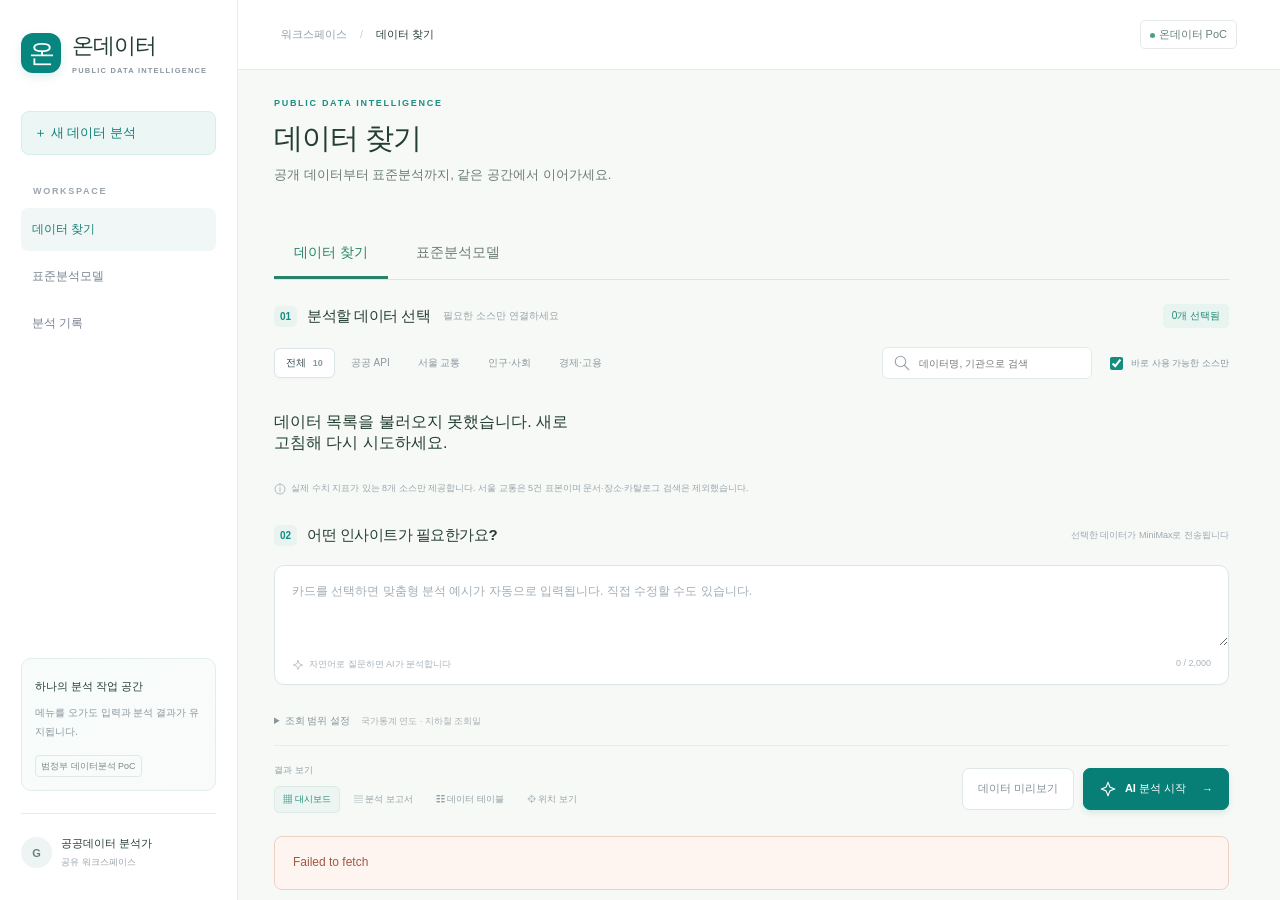
==== commit f220412e: "Deploy browser standard analysis model cards" ====
--- a/index.html
+++ b/index.html
@@ -1,49 +1 @@
-<!doctype html>
-<html lang="ko"><head><meta charset="utf-8"><meta name="viewport" content="width=device-width, initial-scale=1"><title>온데이터 · 공공데이터 AI 분석</title><link rel="stylesheet" href="./style.css"><link rel="stylesheet" href="./home-explorer.css"></head>
-<body>
-<aside class="sidebar">
- <a class="brand" href="./" aria-label="온데이터 홈"><span class="brand-symbol">온</span><span>온데이터<small>PUBLIC DATA INTELLIGENCE</small></span></a>
- <button class="new-analysis" id="new-analysis"><span>＋</span> 새 분석 시작</button>
- <div class="nav-label">WORKSPACE</div>
- <nav><a class="nav-item" id="local-llm-nav" href="/llm" hidden>로컬 LLM · 모델 선택</a><a class="nav-item" id="web-models-nav" href="./standard-models.html">표준분석 모델 플러그인</a><button class="nav-item active" data-nav="workspace"><span data-icon="spark"></span> 범용 분석 워크스페이스</button><button class="nav-item" data-nav="sources"><span data-icon="grid"></span> 데이터 소스 <span class="nav-count" id="source-total">10</span></button><button class="nav-item" data-nav="history"><span data-icon="history"></span> 분석 기록 <span class="nav-count" id="history-count">0</span></button></nav>
- <div class="sidebar-note"><span class="note-symbol">◈</span><strong>데이터에서 정책의 실마리를</strong><p>선택한 공공데이터를 근거로<br>질문하고, 발견하고, 공유하세요.</p><span class="poc-tag">범정부 데이터분석 PoC</span></div>
- <div class="sidebar-bottom"><span class="avatar">G</span><div>공공데이터 분석가<small>동료 공유 워크스페이스</small></div><span class="online-dot"></span></div>
-</aside>
-<main>
- <header class="topbar"><div><span class="breadcrumb">워크스페이스</span><span class="slash">/</span><strong id="page-title">새 분석</strong></div><div class="topbar-right"><span class="local-badge"><i></i> 공유 PoC</span><a href="https://hollobit.github.io/GAPI2/ecosystem.html" target="_blank" rel="noreferrer">데이터 생태계 ↗</a></div></header>
- <div class="workspace" id="workspace">
-  <section class="hero"><div class="eyebrow"><span class="tiny-star">✳</span> PUBLIC DATA, NEW PERSPECTIVES</div><h1>공공데이터에 질문을 더하다<span>.</span></h1><p>필요한 데이터를 고르면, AI가 근거를 연결하고 인사이트를 발견합니다.</p><div class="hero-badges"><span><i class="green-dot"></i> 인증 없는 데이터부터</span><span>◈ 선택한 소스만 분석</span><span id="model-badge">✦ MiniMax-M3</span></div><div class="hero-art" aria-hidden="true"><div class="orbit orbit-one"></div><div class="orbit orbit-two"></div><div class="art-core">✳</div><span class="art-node node-a">▤</span><span class="art-node node-b">▥</span><span class="art-node node-c">⌁</span></div></section>
-  <div id="home-tabs" class="home-tabs" role="tablist" aria-label="탐색 방식">
-   <button id="home-tab-data" role="tab" aria-selected="true" aria-controls="home-panel-data">데이터 찾기<small>공개 데이터를 선택하고 AI로 분석</small></button>
-   <button id="home-tab-models" role="tab" aria-selected="false" aria-controls="home-panel-models" tabindex="-1">표준분석모델로 분석하기<small>목적에 맞는 모델과 입력 찾기</small></button>
-  </div>
-  <section id="home-panel-models" role="tabpanel" aria-labelledby="home-tab-models" hidden>
-   <div class="section-heading"><h2>표준분석모델 찾기</h2><input id="model-search" type="search" aria-label="표준분석모델 검색" placeholder="분석 목적, 모델, 필수 컬럼 검색"></div>
-   <p id="model-selection-summary" aria-live="polite"></p><div id="home-model-cards" class="source-grid"></div>
-  </section>
-  <div id="home-panel-data" role="tabpanel" aria-labelledby="home-tab-data">
-  <div id="model-input-request" class="panel" hidden aria-live="polite"></div>
-  <button id="see-compatible-models" class="button secondary">선택 데이터와 호환되는 모델 확인 →</button>
-  <section id="sources-section"><div class="section-heading"><div><span class="step">01</span><h2>분석할 데이터 선택</h2><span class="subheading">필요한 소스만 연결하세요</span></div><span class="selection-count" id="selection-count">0개 선택됨</span></div>
-   <div class="filters"><div class="filter-tabs" role="group" aria-label="소스 유형"><button class="filter active" data-filter="all">전체 <span id="filter-total">10</span></button><button class="filter" data-filter="API">공공 API</button><button class="filter" data-filter="교통">서울 교통</button><button class="filter" data-filter="인구·사회">인구·사회</button><button class="filter" data-filter="경제·고용">경제·고용</button></div><div class="search-wrap"><span data-icon="search"></span><input id="source-search" aria-label="데이터 소스 검색" placeholder="데이터명, 기관으로 검색"></div><label class="available-toggle"><input id="available-only" type="checkbox" checked> 바로 사용 가능한 소스만</label></div>
-   <div class="source-grid" id="source-grid"><p role="status">데이터 목록을 불러오는 중입니다.</p></div>
-   <p class="source-footnote"><span data-icon="info"></span> 실제 수치 지표가 있는 8개 소스만 제공합니다. 서울 교통은 5건 표본이며 문서·장소·카탈로그 검색은 제외했습니다.</p>
-  </section>
-  <section class="question-section"><div class="section-heading"><div><span class="step">02</span><h2>어떤 인사이트가 필요한가요?</h2></div><span class="private-note">선택한 데이터가 MiniMax로 전송됩니다</span></div>
-   <div class="composer"><div class="selected-chips" id="selected-chips"></div><textarea id="prompt" maxlength="2000" aria-label="분석 질문" placeholder="카드를 선택하면 맞춤형 분석 예시가 자동으로 입력됩니다. 직접 수정할 수도 있습니다."></textarea><div class="composer-footer"><span class="composer-hint"><span data-icon="spark"></span> 자연어로 질문하면 AI가 분석합니다</span><span id="char-count">0 / 2,000</span></div></div>
-   <div class="suggestions" id="suggestions" aria-live="polite"></div>
-   <details class="query-options"><summary>조회 범위 설정 <span>국가통계 연도 · 지하철 조회일</span></summary><div class="query-fields"><label>통계 시작 연도<input id="start-year" type="number" min="1960" value="2015"></label><label>통계 종료 연도<input id="end-year" type="number" min="1960" value="2024"></label><label>지하철 조회일<input id="observation-date" type="date"></label></div><select id="region" hidden></select><input id="keyword" hidden><p>연도는 World Bank 통계에, 조회일은 지하철에 적용됩니다. 따릉이는 조회 시점의 현재값입니다. 범위를 바꾸면 예시도 갱신됩니다.</p></details>
-   <div class="run-bar"><div><span class="output-label">결과 보기</span><div class="output-formats"><button class="format active" data-format="dashboard">▦ 대시보드</button><button class="format" data-format="report">▤ 분석 보고서</button><button class="format" data-format="table">☷ 데이터 테이블</button><button class="format" data-format="map">⌖ 위치 보기</button></div></div><div class="run-actions"><button class="button secondary" id="preview">데이터 미리보기</button><button class="button primary" id="analyze"><span data-icon="spark"></span> AI 분석 시작 <span>→</span></button></div></div>
-  </section>
-  <section id="progress" class="progress-panel" hidden aria-live="polite"><div class="progress-title"><span class="spinner"></span><strong id="progress-title">데이터를 연결하고 있습니다</strong><span id="elapsed"></span></div><div id="progress-log"></div></section>
-  <div id="error" role="alert" hidden></div>
-  <section id="results" hidden><div class="section-heading result-heading"><div><span class="step">03</span><h2>분석 결과</h2><span id="result-status"></span></div><div class="export-actions"><button id="export-json">JSON</button><button id="export-csv">CSV</button><button id="export-md">보고서 MD</button><button id="export-html">HTML</button><button id="print">인쇄 / PDF</button></div></div><div class="result-tabs"><button class="active" data-view="dashboard">대시보드</button><button data-view="report">분석 보고서</button><button data-view="table">데이터 테이블</button><button data-view="map">위치 보기</button><button data-view="evidence">출처 · 실행 기록</button></div><div id="result-content"></div></section>
-  <section class="getting-started" id="getting-started"><div class="intro-icon" data-icon="chart"></div><div><h3>흩어진 데이터, 하나의 분석으로</h3><p>소스 선택부터 시각화와 보고서까지, 하나의 워크스페이스에서 시작하세요.</p></div><div class="mini-flow"><span>소스 선택</span><b>→</b><span>AI 분석</span><b>→</b><span>인사이트</span></div></section>
-</div><section id="standard-models" hidden><div class="section-heading"><div><h2>분야별 표준분석 모델</h2><span class="subheading">필요한 전문 분석을 추가하세요</span></div><button class="button secondary" id="standard-model-refresh">다시 탐색</button></div><p id="standard-model-status" aria-live="polite">실행 폴더의 모델을 확인하고 있습니다.</p><div id="standard-model-cards" class="source-grid"></div><a href="/models">모델 관리 →</a></section>
-  <footer>온데이터 <span>·</span> 범정부 데이터분석시스템 LLM 전환 PoC <a href="https://ada.im/" target="_blank" rel="noreferrer">Inspired by Ada.im ↗</a></footer>
- </div>
- <section class="workspace" id="history-panel" hidden><div class="section-heading"><h2>분석 기록</h2><button class="button secondary" id="clear-history">기록 지우기</button></div><p class="muted">이 브라우저에 최근 10개 분석을 저장합니다. 데이터 소스를 바꾸면 새 분석으로 시작합니다.</p><div id="history-list"></div></section>
-</main>
-<dialog id="source-dialog"><div id="source-detail"></div><form method="dialog"><button class="button primary">확인</button></form></dialog>
-<script type="module" src="./home-explorer.js"></script><script type="module" src="./app.js"></script>
-</body></html>
+﻿<!doctype html><html lang="ko"><head><meta charset="utf-8"><meta name="viewport" content="width=device-width,initial-scale=1"><title>온데이터 · 공공데이터 분석</title><link rel="stylesheet" href="./style.css"><link rel="stylesheet" href="./react-shell.css"></head><body><div id="root"><div class="initial-loading" role="status">온데이터 작업 공간을 준비하고 있습니다.</div></div><script type="module" src="./react-shell.js"></script></body></html>
--- a/react-shell.css
+++ b/react-shell.css
@@ -0,0 +1,2 @@
+﻿:root{--shell-accent:#27846b;--shell-border:#dce7e0;--shell-muted:#6a7c72}[hidden]{display:none!important}html,body,#root{height:100%;overflow:hidden}.react-shell{height:100%;color:#253e32;background:#f7f9f6}.shell-main{height:100%;display:flex;flex-direction:column;min-width:0}.shell-main>.topbar{flex:0 0 70px;position:relative}.shell-content{flex:1;min-height:0;overflow-y:auto;overflow-x:hidden;scrollbar-gutter:stable;padding:28px 36px;scroll-behavior:auto}.shell-page-heading{min-height:120px;max-width:1200px;margin:auto}.shell-page-heading h1{font-size:29px;margin:12px 0 8px;letter-spacing:-1px;line-height:1.3;outline:none}.shell-page-heading>p{font-size:13px;color:var(--shell-muted);margin:0}.shell-tabs{display:flex;gap:8px;max-width:1200px;margin:12px auto 24px;border-bottom:1px solid var(--shell-border)}.shell-tabs button{padding:14px 20px;border:0;border-bottom:3px solid transparent;background:transparent;font:inherit;font-size:14px;color:#6a7c72;cursor:pointer}.shell-tabs button[aria-selected=true]{border-bottom-color:var(--shell-accent);color:var(--shell-accent);font-weight:700}#shell-pane-data,#shell-pane-models{max-width:1200px;margin:auto;min-height:60vh}.shell-search{padding:12px;border:1px solid var(--shell-border);border-radius:8px;max-width:100%;font:inherit;font-size:13px}.shell-main .panel{border:1px solid var(--shell-border);border-radius:12px;box-shadow:none;background:#fff}.model-directory-card{margin:0;display:flex;flex-direction:column;padding:22px}.model-directory-card .actions{margin-top:auto;padding-top:18px}.model-directory-card p,.model-workbench p{font-size:13px;line-height:1.7}.model-directory-card h3{margin:18px 0 10px}.model-switcher{display:flex;align-items:center;gap:10px;flex-wrap:wrap;margin-bottom:18px}.model-workbench .panel{margin:0 0 20px;padding:24px}.model-workbench h2{font-size:19px}.model-workbench .section-heading{margin-bottom:14px}.model-workbench .contract,.selection-note{background:#f2f7f3;border-radius:8px;padding:12px 14px;font-size:13px;line-height:1.8}.model-workbench details{font-size:13px;line-height:1.8;margin:14px 0}.model-workbench summary{cursor:pointer}.actions{display:flex;align-items:center;gap:10px;flex-wrap:wrap;margin:14px 0}.actions a{text-decoration:none}.input-grid{display:flex;gap:18px;flex-wrap:wrap;margin:20px 0}.input-grid label{font-size:13px;min-width:0;max-width:100%}.input-grid input[type=file]{display:block;max-width:100%;border:1px dashed #b7cfc1;padding:14px;border-radius:8px;margin-top:8px;font:inherit}.model-workbench select{padding:8px;border:1px solid var(--shell-border);border-radius:8px;background:#fff;color:inherit;margin-left:8px}.hint{font-size:12px!important;color:#6c7f73;overflow-wrap:anywhere}.work-error{padding:14px;background:#fff0ee;border-radius:8px;color:#a12b27;white-space:pre-wrap}.work-status{display:flex;align-items:center;gap:8px;min-height:26px}.sample-preview article{padding:12px;background:#f4f8f5;border-radius:8px;margin:10px 0;font-size:13px}.sample-preview p{white-space:pre-wrap}.consent{display:flex;align-items:center;gap:8px;font-size:13px;margin:18px 0}.ai-finding{border-left:3px solid var(--shell-accent);padding:6px 16px;margin:18px 0}.ai-finding blockquote{font-size:13px;color:#6b7e72;margin:8px 0}.text-button{border:0;background:none;color:var(--shell-accent);cursor:pointer;text-decoration:underline;font:inherit}.model-workbench .metric-grid{grid-template-columns:repeat(auto-fit,minmax(150px,1fr))}.model-workbench .table-wrap{max-height:460px}.model-workbench table{width:100%;table-layout:fixed}.model-workbench td{white-space:normal;overflow-wrap:anywhere}.model-workbench .chart-grid{grid-template-columns:repeat(auto-fit,minmax(240px,1fr))}.source-coverage{font-size:12px;color:#667d6f;line-height:1.7}.compatibility{color:#805c22;font-size:12px}.legacy-data .workspace{padding:0;max-width:none;margin:0}.legacy-data .hero,.legacy-data .getting-started,.legacy-data footer{display:none}.legacy-data #sources-section .section-heading{margin-top:0}.legacy-data .source-card:focus-within{outline:2px solid var(--shell-accent);outline-offset:3px}.shell-footer{max-width:1200px;margin:26px auto 0;font-size:11px;color:#7a8c80;line-height:1.8}button:focus-visible,a:focus-visible,input:focus-visible,select:focus-visible,summary:focus-visible{outline:3px solid #247dba;outline-offset:3px}.initial-loading{padding:48px;font-family:sans-serif;color:#456b58}.react-shell .button:disabled{opacity:.5;cursor:not-allowed}.react-shell .sidebar .nav-item{width:100%;text-align:left}.react-shell p{overflow-wrap:anywhere}@media(max-width:850px){.shell-content{padding:22px}.shell-page-heading h1{font-size:25px}}@media(max-width:650px){.react-shell .sidebar{display:flex;position:relative;width:100%;height:auto;padding:12px 16px;border-bottom:1px solid var(--shell-border);flex:0 0 auto}.react-shell{display:flex;flex-direction:column}.react-shell .sidebar .brand{font-size:18px;margin:0 0 8px}.react-shell .sidebar .brand-symbol{height:28px;width:28px}.react-shell .sidebar .brand small,.react-shell .sidebar-note,.react-shell .sidebar-bottom,.react-shell .sidebar .nav-label,.react-shell .sidebar .new-analysis{display:none}.react-shell .sidebar nav{display:flex;gap:4px}.react-shell .sidebar .nav-item{width:auto;flex:1;font-size:12px;justify-content:center;padding:10px 6px;white-space:nowrap}.shell-main{margin-left:0!important;flex:1;min-height:0;height:auto}.shell-main>.topbar{flex-basis:48px;padding:0 16px;font-size:12px}.shell-content{padding:18px 14px}.shell-page-heading{min-height:106px}.shell-page-heading h1{font-size:23px}.shell-page-heading>p{font-size:12px}.shell-tabs button{padding:12px;font-size:13px}.model-workbench .panel{padding:18px}.source-grid{grid-template-columns:1fr!important}.model-workbench .chart-grid{grid-template-columns:1fr}.model-workbench .section-heading{align-items:flex-start;flex-direction:column}.model-switcher{gap:7px}.model-switcher .button{font-size:12px}.shell-search{width:100%}.shell-main .section-heading:has(.shell-search){flex-direction:column;align-items:stretch}.legacy-data .filters{flex-wrap:wrap}.actions .button{white-space:normal}.shell-footer{font-size:10px}}
+@media(prefers-reduced-motion:reduce){*,*::before,*::after{scroll-behavior:auto!important;animation:none!important;transition:none!important}}
